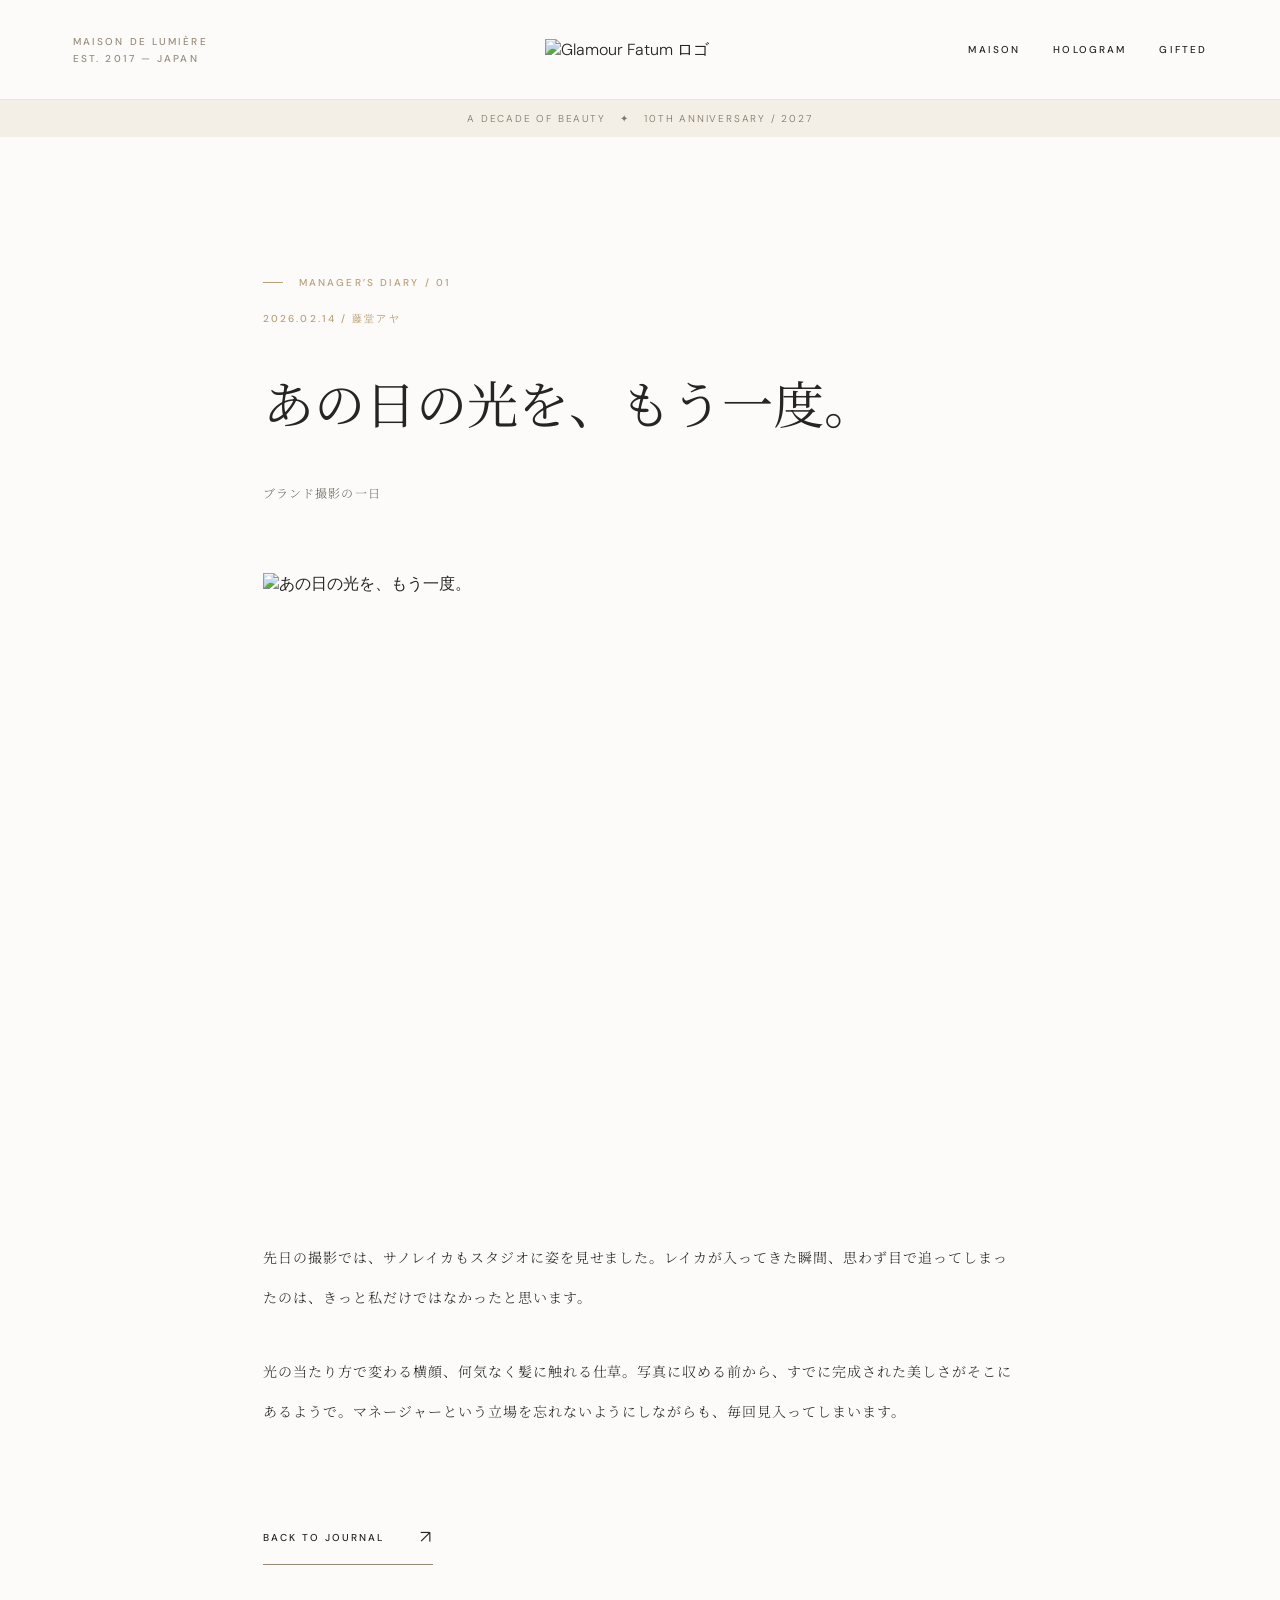
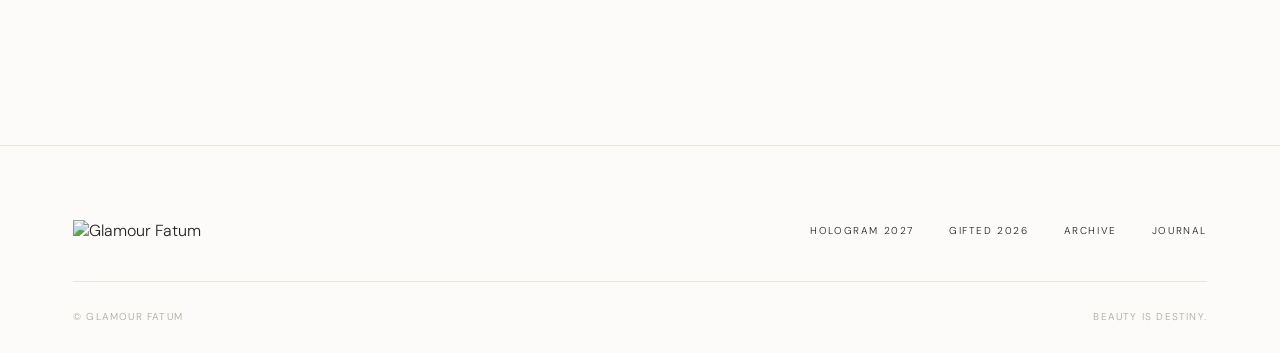
==== 01.html @ 971a41c2 "Add files via upload" ====
<!DOCTYPE html>

<html lang="ja"><head><meta charset="utf-8"/><meta content="width=device-width,initial-scale=1" name="viewport"/><meta content="#fcfbf9" name="theme-color"/><meta content="Glamour Fatum 公式ブランドサイト。美しさは、運命。" name="description"/><title>あの日の光を、もう一度。 | Glamour Fatum</title><link href="images/logo_full.png" rel="icon"/><link href="style.css" rel="stylesheet"/></head><body><div class="page"><header class="site-header"><div class="header-side">MAISON DE LUMIÈRE<br/>EST. 2017 — JAPAN</div><a aria-label="Glamour Fatum ホーム" class="brand" href="index.html"><img alt="Glamour Fatum ロゴ" src="images/logo_word.png"/></a><nav aria-label="メインメニュー" class="nav"><a href="index.html">MAISON</a><a href="collection.html">HOLOGRAM</a><a href="gifted.html">GIFTED</a></nav></header><div class="strip">A DECADE OF BEAUTY   ✦   10TH ANNIVERSARY / 2027</div><main><article class="article"><span class="overline">MANAGER’S DIARY / 01</span><p class="fine" style="color:var(--gold);margin-top:23px">2026.02.14 / 藤堂アヤ</p><h1 class="article-title">あの日の光を、もう一度。</h1><p class="small-copy">ブランド撮影の一日</p><img alt="あの日の光を、もう一度。" class="article-image" src="images/reika_portrait.webp"/><div class="article-body"><p>先日の撮影では、サノレイカもスタジオに姿を見せました。レイカが入ってきた瞬間、思わず目で追ってしまったのは、きっと私だけではなかったと思います。</p><p>光の当たり方で変わる横顔、何気なく髪に触れる仕草。写真に収める前から、すでに完成された美しさがそこにあるようで。マネージャーという立場を忘れないようにしながらも、毎回見入ってしまいます。</p></div><a class="line-link" href="journal.html">BACK TO JOURNAL <span aria-hidden="true">↗</span></a></article></main><footer class="site-footer"><a href="index.html"><img alt="Glamour Fatum" class="footer-logo" src="images/logo_word.png"/></a><div class="footer-links"><a href="collection.html">HOLOGRAM 2027</a><a href="gifted.html">GIFTED 2026</a><a href="archive2026.html">ARCHIVE</a><a href="journal.html">JOURNAL</a></div><div class="footer-meta"><span>© GLAMOUR FATUM</span><span>BEAUTY IS DESTINY.</span></div></footer></div></body></html>
---- style.css ----
@import url('https://fonts.googleapis.com/css2?family=Cormorant+Garamond:wght@400;500;600&family=DM+Sans:wght@300;400;500;600&family=Noto+Serif+JP:wght@400;500&display=swap');
:root{--ink:#272523;--mute:#837d75;--gold:#b9a079;--hair:#e9e4dc;--paper:#fcfbf9;--cream:#f7f4ee;--gutter:clamp(22px,5.7vw,108px);--serif:'Cormorant Garamond',Georgia,serif;--jp:'Noto Serif JP',serif;--sans:'DM Sans',sans-serif}
*{box-sizing:border-box}html{scroll-behavior:smooth}body{margin:0;color:var(--ink);background:var(--paper);font-family:var(--sans);font-weight:300;-webkit-font-smoothing:antialiased}img{display:block;max-width:100%}a{color:inherit;text-decoration:none}button{font:inherit}::selection{background:#e4d3b9;color:#181716}
.page{overflow:hidden}.site-header{height:100px;border-bottom:1px solid rgba(175,158,132,.24);display:grid;grid-template-columns:1fr auto 1fr;align-items:center;padding:0 var(--gutter);position:relative;z-index:10;background:rgba(252,251,249,.96)}.brand img{width:190px;height:auto;mix-blend-mode:multiply}.nav{display:flex;gap:clamp(18px,2.8vw,44px);justify-content:flex-end;align-items:center}.nav a,.header-side,.fine,.overline{font-size:10px;letter-spacing:.21em;font-weight:500;text-transform:uppercase}.nav a{white-space:nowrap;transition:color .2s}.nav a:hover{color:var(--gold)}.header-side{color:#998d7d;line-height:1.7}.mobile-menu{display:none}.strip{min-height:37px;background:#f3eee6;display:flex;justify-content:center;align-items:center;color:#827668;text-align:center;font-size:10px;letter-spacing:.18em;padding:7px 15px}.wrap{max-width:1490px;padding:0 var(--gutter);margin:0 auto}.overline{color:var(--gold);display:inline-flex;gap:16px;align-items:center}.overline:before{content:'';width:20px;height:1px;background:currentColor}.big-title{font-family:var(--serif);font-weight:400;font-size:clamp(68px,11.2vw,190px);line-height:.78;letter-spacing:-.047em;margin:0}.chapter-title{font-family:var(--serif);font-weight:400;font-size:clamp(58px,7.4vw,119px);letter-spacing:-.035em;line-height:.87;margin:20px 0 30px}.italic{font-style:italic}.jp{font-family:var(--jp);font-size:clamp(13px,1.15vw,16px);font-weight:400;letter-spacing:.16em;line-height:2.4}.small-copy{font-family:var(--jp);font-size:12px;line-height:2.45;letter-spacing:.09em;color:#6b655d}.line-link{display:inline-flex;gap:36px;align-items:center;border-bottom:1px solid #978a75;padding:15px 0;font-size:10px;letter-spacing:.2em;text-transform:uppercase;font-weight:500;transition:gap .2s,color .2s}.line-link:hover{gap:49px;color:#a58b62}.line-link span{font-size:18px;font-weight:300}.hairline{border:0;border-top:1px solid var(--hair)}
.hero{padding:clamp(72px,10vw,140px) var(--gutter) clamp(98px,11vw,160px);position:relative}.hero-flag{display:flex;justify-content:space-between;align-items:center;margin-bottom:clamp(42px,5vw,80px);color:#9b8b75}.hero-grid{display:grid;grid-template-columns:.83fr 1.17fr;gap:6vw;align-items:center}.hero-copy{align-self:stretch;display:flex;flex-direction:column;justify-content:center}.hero-copy .jp{margin:44px 0 38px}.hero-images{position:relative;min-height:650px}.hero-images .frame-a{width:69%;height:585px;object-fit:cover;object-position:50% 34%;margin-left:auto}.hero-images .frame-b{position:absolute;left:0;bottom:-50px;width:45%;height:380px;object-fit:cover;object-position:center 33%;border:9px solid var(--paper)}.hero-vertical{position:absolute;right:-22px;bottom:-85px;writing-mode:vertical-rl;color:var(--gold);font-family:var(--serif);font-size:12px;letter-spacing:.3em}.hero-orbit{font-family:var(--serif);color:#e6d9c6;position:absolute;font-size:clamp(130px,16vw,255px);line-height:1;left:40%;top:10%;pointer-events:none;z-index:-1}
.spaced{padding-top:clamp(100px,13vw,205px);padding-bottom:clamp(100px,13vw,205px)}.section-head{display:flex;justify-content:space-between;align-items:end;gap:22px;margin-bottom:66px}.section-head h2{font-family:var(--serif);font-size:clamp(50px,7vw,105px);letter-spacing:-.04em;font-weight:400;line-height:.92;margin:20px 0 0}.section-head .small-copy{max-width:320px;margin:0 0 6px}.editorial-pair{display:grid;grid-template-columns:1fr 1fr;gap:clamp(24px,6vw,110px)}.editorial-pair figure{margin:0}.editorial-pair figure:nth-child(2){padding-top:115px}.editorial-pair img{width:100%;height:clamp(370px,47vw,650px);object-fit:cover}.editorial-pair figcaption{padding:22px 0 0;display:flex;justify-content:space-between;font-size:11px;letter-spacing:.19em;color:#766d65}.editorial-pair .caption-sub{color:var(--gold)}.statements{padding:100px var(--gutter);border-top:1px solid var(--hair);border-bottom:1px solid var(--hair);text-align:center}.statements .jp{max-width:700px;margin:0 auto}.statements .logo-centre{width:min(230px,55%);margin:0 auto 25px;mix-blend-mode:multiply}.collection-feature{display:grid;grid-template-columns:1fr 1fr;gap:clamp(30px,8vw,120px);align-items:center}.collection-feature:nth-child(even){direction:rtl}.collection-feature>*{direction:ltr}.feature-art{position:relative}.feature-art img{width:100%;height:clamp(490px,57vw,810px);object-fit:cover}.feature-art:after{content:'';position:absolute;inset:0;border:1px solid rgba(185,160,121,.12);pointer-events:none}.feature-copy{padding:65px 0}.feature-copy .chapter-title{font-size:clamp(67px,8.4vw,140px)}.feature-copy .small-copy{max-width:420px}.feature-copy .line-link{margin-top:32px}.coda{background:#f4f1eb;padding:140px var(--gutter);text-align:center}.coda h2{font-family:var(--serif);font-size:clamp(58px,8.4vw,135px);font-weight:400;line-height:.89;letter-spacing:-.04em;margin:26px 0 40px}.coda .small-copy{margin-bottom:38px}.coda .line-link{margin:auto}.site-footer{padding:74px var(--gutter) 30px;border-top:1px solid var(--hair);display:grid;grid-template-columns:1fr auto;gap:40px}.footer-logo{width:180px;mix-blend-mode:multiply}.footer-links{display:flex;gap:35px;align-items:center;font-size:10px;letter-spacing:.16em}.footer-meta{grid-column:1/-1;display:flex;justify-content:space-between;color:#afa79e;font-size:10px;letter-spacing:.12em;border-top:1px solid var(--hair);padding-top:28px}
.inner-hero{padding:100px var(--gutter) 90px;text-align:center}.inner-hero .chapter-title{font-size:clamp(90px,15vw,260px);margin:43px 0 28px}.inner-hero .jp{color:#73685d}.cover-photo{width:100%;height:min(76vw,930px);object-fit:cover;object-position:center 37%}.photo-credit{padding:19px var(--gutter);display:flex;justify-content:space-between;color:#9b8c7b;font-size:10px;letter-spacing:.18em}.intro-split{display:grid;grid-template-columns:1fr 1fr;gap:9vw;padding-top:145px;padding-bottom:140px}.intro-split h2{font-family:var(--serif);font-weight:400;font-size:clamp(52px,7vw,110px);line-height:.9;letter-spacing:-.03em;margin:20px 0}.intro-split p{margin-top:30px;max-width:465px}.archive-banner{border-top:1px solid var(--hair);border-bottom:1px solid var(--hair);padding:62px var(--gutter);display:flex;justify-content:space-between;gap:30px;align-items:center}.archive-banner strong{font-family:var(--serif);font-size:39px;font-weight:400;letter-spacing:-.02em}.archive-banner p{font-family:var(--jp);font-size:12px;color:#8e8172}.archive-banner a{flex-shrink:0}.look-area{padding-top:110px;padding-bottom:160px}.looks{display:grid;grid-template-columns:repeat(3,1fr);column-gap:clamp(18px,3vw,50px);row-gap:90px}.look{padding:0;margin:0;border:0;background:none;text-align:left;cursor:pointer;color:inherit}.look .look-pic{overflow:hidden;background:#eeeae3;position:relative}.look .look-pic img{width:100%;aspect-ratio:2/2.8;object-fit:cover;transition:transform .7s ease}.look:hover img{transform:scale(1.035)}.look .look-pic:after{content:'↗';position:absolute;right:19px;bottom:19px;width:37px;height:37px;display:grid;place-items:center;background:rgba(255,255,255,.93);font-size:19px}.look .look-legend{display:flex;justify-content:space-between;gap:15px;margin-top:18px;align-items:center}.look .look-legend b{font-size:11px;letter-spacing:.17em;font-weight:500}.look .look-legend span{color:#ac9d8a;font-family:var(--serif);font-size:17px;font-style:italic}.look .look-name{font-family:var(--serif);font-size:27px;font-weight:400;margin:7px 0 0}.modal{border:0;padding:0;width:min(1100px,92vw);max-height:min(90vh,970px);box-shadow:0 32px 100px #2d272630;background:#fff;color:var(--ink)}.modal::backdrop{background:rgba(18,17,16,.75)}.modal-in{display:grid;grid-template-columns:1.05fr .95fr;min-height:600px}.modal-img{width:100%;height:100%;max-height:83vh;object-fit:cover}.modal-text{padding:clamp(36px,6vw,90px);align-self:center}.modal-text h3{font-family:var(--serif);font-size:clamp(40px,5vw,78px);font-weight:400;line-height:1.0;margin:18px 0 28px}.modal-text p{color:#756b60;font-family:var(--jp);font-size:12px;line-height:2.45}.modal-close{position:absolute;right:20px;top:20px;width:40px;height:40px;border:1px solid var(--hair);background:#fff;cursor:pointer;font-size:19px}.modal-controls{display:flex;gap:18px;margin-top:56px}.modal-controls button{border:0;border-bottom:1px solid #a4a09b;padding:10px 20px 10px 0;background:none;letter-spacing:.12em;cursor:pointer;color:var(--ink)}.modal-controls button:disabled{opacity:.3;cursor:default}
.archive-list{padding:80px var(--gutter) 150px}.archive-list .old-row{display:grid;grid-template-columns:160px 1fr 180px;align-items:center;border-top:1px solid var(--hair);padding:35px 0;gap:25px}.archive-list .old-row:last-child{border-bottom:1px solid var(--hair)}.old-year{color:var(--gold);font-size:11px;letter-spacing:.19em}.old-title{font-family:var(--serif);font-weight:400;font-size:clamp(42px,6vw,85px);line-height:.95}.old-note{font-size:10px;letter-spacing:.17em;color:#968c80;text-align:right}.journal-grid{display:grid;grid-template-columns:1fr 1fr;gap:70px 65px;padding:30px var(--gutter) 160px}.journal-card{border-top:1px solid var(--hair);padding-top:30px}.journal-card img{width:100%;height:300px;object-fit:cover}.journal-card .date{display:block;font-size:10px;color:var(--gold);letter-spacing:.23em;margin:30px 0 14px}.journal-card h2{font-family:var(--jp);font-weight:400;font-size:23px;letter-spacing:.09em;line-height:1.65;margin:0 0 13px}.journal-card p{font-family:var(--jp);color:#8c8175;font-size:12px;line-height:2}.article{max-width:900px;margin:0 auto;padding:130px var(--gutter) 180px}.article .article-title{font-family:var(--jp);font-weight:400;font-size:clamp(28px,4vw,55px);line-height:1.65;margin:34px 0}.article .article-image{width:100%;height:clamp(280px,48vw,600px);object-fit:cover;margin:65px 0}.article .article-body p{font-family:var(--jp);line-height:2.85;font-size:14px;letter-spacing:.07em;margin:0 0 34px}.article .line-link{margin-top:45px}
@media(max-width:1000px){.site-header{grid-template-columns:1fr auto;min-height:83px;height:auto}.header-side{display:none}.brand img{width:157px}.nav{gap:18px}.nav a{font-size:9px;letter-spacing:.13em}.hero-images{min-height:500px}.hero-images .frame-a{height:460px}.hero-images .frame-b{height:270px}.hero-vertical{right:0}.looks{grid-template-columns:repeat(2,1fr)}.feature-copy .chapter-title{font-size:clamp(56px,9vw,95px)}}
@media(max-width:650px){:root{--gutter:22px}.site-header{min-height:70px;padding:12px var(--gutter);gap:8px;display:block}.brand{display:block;width:155px;margin:0 auto 15px}.brand img{width:100%}.nav{justify-content:center;gap:14px;flex-wrap:wrap}.nav a{font-size:9px;letter-spacing:.09em}.strip{font-size:9px;letter-spacing:.08em}.hero{padding:58px var(--gutter) 108px}.hero-flag{margin-bottom:32px}.hero-grid{grid-template-columns:1fr;gap:38px}.hero-copy{text-align:center;align-items:center}.hero-copy .jp{margin:26px 0 18px;font-size:12px}.big-title{font-size:clamp(70px,18vw,115px)}.hero-images{min-height:430px}.hero-images .frame-a{width:76%;height:430px}.hero-images .frame-b{width:47%;height:255px;bottom:-29px;border:5px solid var(--paper)}.hero-vertical{display:none}.hero-orbit{display:none}.spaced{padding-top:95px;padding-bottom:95px}.section-head{display:block;margin-bottom:35px}.section-head .small-copy{margin-top:20px}.editorial-pair{gap:16px}.editorial-pair img{height:300px}.editorial-pair figure:nth-child(2){padding-top:80px}.editorial-pair figcaption{display:block;font-size:9px;line-height:2}.statements{padding:85px var(--gutter)}.collection-feature,.collection-feature:nth-child(even){display:flex;flex-direction:column;direction:ltr;gap:26px}.collection-feature .feature-art,.collection-feature .feature-copy{width:100%;padding:0}.feature-art img{height:480px}.feature-copy .chapter-title{font-size:clamp(67px,16vw,105px)}.feature-copy{padding-bottom:40px!important}.coda{padding:100px var(--gutter)}.site-footer{padding:60px var(--gutter) 26px;display:block}.footer-logo{width:145px}.footer-links{margin:35px 0;gap:23px;flex-wrap:wrap}.footer-meta{gap:16px;line-height:1.7}.inner-hero{padding:75px var(--gutter) 60px}.inner-hero .chapter-title{font-size:clamp(80px,18vw,125px);margin:27px 0}.inner-hero .jp{font-size:12px}.cover-photo{height:490px}.photo-credit{font-size:8px;letter-spacing:.1em;gap:10px}.intro-split{display:block;padding-top:80px;padding-bottom:90px}.intro-split p{margin-top:24px}.archive-banner{display:block;padding:48px var(--gutter)}.archive-banner strong{font-size:34px}.archive-banner a{margin-top:14px}.look-area{padding-top:70px;padding-bottom:110px}.looks{grid-template-columns:repeat(2,minmax(0,1fr));gap:48px 14px}.look .look-legend{display:block}.look .look-legend span{display:block;margin-top:7px}.look .look-name{font-size:21px}.look .look-pic:after{bottom:8px;right:8px;width:29px;height:29px}.modal{width:96vw;max-height:94vh}.modal-in{display:block;min-height:auto}.modal-img{height:48vh;max-height:none}.modal-text{padding:26px}.modal-text h3{font-size:43px;margin:10px 0 15px}.modal-controls{margin-top:22px}.archive-list{padding:55px var(--gutter) 100px}.archive-list .old-row{grid-template-columns:85px 1fr;gap:10px;padding:28px 0}.old-note{grid-column:2;text-align:left}.old-title{font-size:48px}.journal-grid{display:block;padding:25px var(--gutter) 110px}.journal-card{margin-bottom:65px}.journal-card img{height:260px}.article{padding:85px var(--gutter) 120px}.article .article-image{margin:35px 0}.article .article-body p{font-size:13px}}
@media(prefers-reduced-motion:reduce){*,*:before,*:after{scroll-behavior:auto!important;transition:none!important}}

/* Mobile readability & uncut original brand mark — 2026-11-01 */
.brand img,.footer-logo,.statements .logo-centre{object-fit:contain;object-position:center;max-width:100%;height:auto;mix-blend-mode:multiply}
.inner-hero .chapter-title,.feature-copy .chapter-title{white-space:nowrap;overflow:visible;line-height:1.04}
@media(max-width:650px){
 :root{--gutter:clamp(16px,5vw,25px)}
 .page{overflow:hidden}
 .site-header{padding:15px var(--gutter) 13px;min-height:0}
 .site-header .brand{width:min(220px,68vw);max-width:100%;margin:0 auto 15px}
 .site-header .brand img{width:100%;height:auto;max-height:58px;object-fit:contain}
 .site-header .nav{display:grid;grid-template-columns:repeat(4,minmax(0,1fr));gap:2px 7px;width:100%;align-items:center}
 .site-header .nav a{text-align:center;white-space:nowrap;font-size:clamp(8px,2.35vw,10px);letter-spacing:.025em;line-height:1.5;padding:6px 0}
 .inner-hero{padding:62px var(--gutter) 48px}
 .inner-hero .chapter-title{font-size:clamp(38px,12.8vw,76px);letter-spacing:-.055em;margin:22px 0 17px;white-space:nowrap}
 .feature-copy .chapter-title{font-size:clamp(38px,12.1vw,79px);letter-spacing:-.055em;white-space:nowrap;margin:18px 0 22px}
 .hero-copy .big-title{font-size:clamp(60px,16vw,105px)}
 .section-head h2{font-size:clamp(43px,12.2vw,73px)}
 .statements .logo-centre{width:min(250px,70vw);height:auto;max-height:300px;object-fit:contain}
 .site-footer .footer-logo{width:min(195px,55vw);height:auto;object-fit:contain}
 .cover-photo{height:clamp(365px,118vw,530px)}
 .photo-credit{flex-wrap:wrap;line-height:1.8}
 .look .look-name{font-size:clamp(17px,5vw,23px);overflow-wrap:anywhere}
 .modal-text h3{font-size:clamp(30px,10vw,45px)}
}
@media(max-width:375px){
 .inner-hero .chapter-title{font-size:12vw}
 .feature-copy .chapter-title{font-size:11.3vw}
 .site-header .nav a{font-size:8px}
}

/* THE MAISON — photographic philosophy redesign, mobile first */
.maison-intro{min-height:720px;min-height:min(91svh,850px);padding:24px var(--gutter) 30px;display:flex;flex-direction:column;justify-content:space-between;gap:32px;background:radial-gradient(ellipse at 50% 47%,#fff 0%,#fcfbf9 56%,#f4efe8 100%)}
.maison-intro-meta,.maison-intro-bottom{display:flex;justify-content:space-between;gap:18px;font-size:9px;letter-spacing:.23em;color:#a2927a;line-height:1.8}
.maison-intro-center{margin:auto;text-align:center;width:100%;display:flex;flex-direction:column;align-items:center}
.maison-intro-serial{font-size:9px;letter-spacing:.28em;color:#ae956e;margin:0 0 34px}
.maison-intro-logo{width:clamp(180px,25vw,300px);max-width:72%;height:auto;object-fit:contain;mix-blend-mode:multiply}
.maison-intro h1{font-family:var(--jp);font-size:clamp(19px,2.7vw,30px);letter-spacing:.24em;font-weight:400;line-height:1.7;margin:20px 0 0}
.maison-intro-en{font:italic 20px var(--serif);letter-spacing:.2em;color:#ae9876;margin:12px 0 0}
.philosophy{padding:clamp(76px,12vw,160px) var(--gutter) clamp(105px,14vw,195px);background:#fff}
.philosophy-head{display:flex;justify-content:space-between;gap:20px;color:#b2a28c;font-size:9px;letter-spacing:.18em}
.philosophy-content{width:min(100%,630px);margin:clamp(65px,8vw,130px) auto 0}
.philosophy-overline{font:500 11px var(--sans);letter-spacing:.3em;color:#ae956e;margin:0 0 28px}
.philosophy h2{font-family:var(--jp);font-weight:400;font-size:clamp(27px,4vw,52px);line-height:1.8;letter-spacing:.16em;margin:0 0 42px}
.philosophy-lead{font-family:var(--jp);font-size:clamp(15px,2vw,20px);line-height:2.3;letter-spacing:.11em;color:#9f8b6e;margin:0 0 45px}
.philosophy-text p{font-family:var(--jp);color:#716e69;font-size:clamp(12px,1.15vw,14px);line-height:2.6;letter-spacing:.075em;margin:0 0 29px}
.philosophy-text .philosophy-ending{color:#4b443c;margin-top:48px;letter-spacing:.13em}
.mirror-editorial{padding:0 var(--gutter) 0;background:#fff;display:flex;align-items:center;gap:8vw;min-height:570px}
.mirror-photo{position:relative;margin:0;width:56%;align-self:stretch;min-height:570px;overflow:hidden}
.mirror-photo img{width:100%;height:100%;position:absolute;inset:0;object-fit:cover;object-position:50% 55%;filter:saturate(.72) contrast(.93)}
.mirror-photo figcaption{position:absolute;bottom:19px;left:24px;color:#fff;font-size:9px;letter-spacing:.21em;text-shadow:0 1px 8px #0008}
.mirror-caption{font-family:var(--serif);font-size:clamp(27px,4vw,66px);font-weight:400;line-height:1.16;letter-spacing:-.015em;color:#a58b65;flex:1}.mirror-caption em{font-weight:400}
.journal-visual{background:linear-gradient(145deg,#f3efe8,#fff 55%,#eee5d6);height:clamp(370px,47vw,650px);display:flex;flex-direction:column;align-items:center;justify-content:center;gap:40px;text-align:center;padding:30px;color:#a38a66}
.journal-visual span{font-family:var(--serif);font-size:clamp(40px,6vw,95px);line-height:.9;letter-spacing:-.025em}.journal-visual small{font-size:9px;letter-spacing:.22em}
@media(max-width:650px){
 .maison-intro{min-height:calc(78svh - 110px);min-height:max(475px,calc(78svh - 110px));padding:21px var(--gutter) 24px;gap:20px}
 .maison-intro-meta,.maison-intro-bottom{font-size:7px;letter-spacing:.11em}
 .maison-intro-center{padding:25px 0}
 .maison-intro-serial{font-size:8px;letter-spacing:.16em;margin-bottom:22px}
 .maison-intro-logo{width:min(190px,54vw);max-width:100%}
 .maison-intro h1{font-size:clamp(16px,4.45vw,21px);letter-spacing:.17em;margin-top:16px}
 .maison-intro-en{font-size:15px;letter-spacing:.13em}
 .philosophy{padding:81px var(--gutter) 100px}
 .philosophy-head{font-size:7px;letter-spacing:.1em}
 .philosophy-content{margin-top:70px}
 .philosophy-overline{font-size:9px;margin-bottom:30px}
 .philosophy h2{font-size:clamp(25px,7vw,34px);letter-spacing:.08em;line-height:1.72;margin-bottom:34px}
 .philosophy-lead{font-size:14px;letter-spacing:.04em;line-height:2.25;margin-bottom:40px}
 .philosophy-text p{font-size:12px;letter-spacing:.045em;line-height:2.65;margin-bottom:28px}
 .philosophy-text .philosophy-ending{margin-top:42px}
 .mirror-editorial{display:block;min-height:0;padding:0 0 70px}
 .mirror-photo{width:100%;height:clamp(330px,112vw,510px);min-height:0}
 .mirror-photo img{object-position:center 58%}
 .mirror-photo figcaption{left:var(--gutter);bottom:14px;font-size:8px}
 .mirror-caption{margin:32px var(--gutter) 0;font-size:clamp(34px,10vw,48px);line-height:1.02}
 .journal-visual{height:300px}.journal-visual span{font-size:50px}
}

/* 2026-11-01 editorial refinement / mobile-first */
.site-header .nav{gap:clamp(18px,2.6vw,36px)}
.journal-understated{padding:34px var(--gutter) 54px;background:#fcfbf9;text-align:center;border-top:1px solid rgba(175,158,132,.20)}
.journal-understated a{color:#978b7d;text-decoration:none;font-size:10px;letter-spacing:.18em;line-height:2.4;border-bottom:1px solid #d7cec1;padding-bottom:8px}
.journal-understated a:hover{color:#92764e}
.collection-concept .concept-signoff{margin-top:32px;color:#b39b78;font-size:10px;letter-spacing:.21em;line-height:1.8}
.collection-concept .jp{letter-spacing:.08em}
@media(max-width:650px){
 .site-header .nav{display:grid;grid-template-columns:repeat(3,minmax(0,1fr));gap:4px 10px;max-width:430px;margin:0 auto}
 .site-header .nav a{font-size:clamp(9px,2.6vw,11px);letter-spacing:.08em;padding:7px 0}
 .journal-understated{padding:28px var(--gutter) 45px}
 .journal-understated a{font-size:8px;letter-spacing:.11em}
 .collection-concept{padding-top:82px;padding-bottom:95px}
 .collection-concept h2{font-size:clamp(47px,12vw,74px)}
 .collection-concept .jp{font-size:14px;line-height:2.1}
 .collection-concept .small-copy{font-size:12px;line-height:2.5}
 .collection-concept .concept-signoff{font-size:9px;letter-spacing:.12em}
}

/* COLLECTION ACCENT SYSTEM — restrained white / gold / silver with one unique tone */
.collection-gifted{--edition:#165c50;--edition-pale:#edf5f1;--edition-line:rgba(22,92,80,.24);--edition-text:#246b5c}
.collection-hologram{--edition:#beb4bc;--edition-pale:#f5f2f4;--edition-line:rgba(155,142,151,.34);--edition-text:#8c7e89}
.collection-upcoming{--edition:#b2a08c;--edition-pale:#f8f5ef;--edition-line:rgba(178,160,140,.27);--edition-text:#a58e6b}
.collection-gifted .inner-hero,.collection-hologram .inner-hero,.collection-upcoming .inner-hero{position:relative;isolation:isolate;background:linear-gradient(155deg,#fff 14%,var(--edition-pale) 100%)}
.collection-gifted .inner-hero:before,.collection-hologram .inner-hero:before,.collection-upcoming .inner-hero:before{content:"";position:absolute;inset:0;background:radial-gradient(circle at 80% 22%,#fff 0%,transparent 52%);opacity:.75;pointer-events:none;z-index:-1}
.collection-tone-line{width:clamp(66px,11vw,130px);height:2px;margin:36px auto 0;background:linear-gradient(90deg,transparent,var(--edition),transparent);opacity:.8}
.edition-signature{display:block;color:var(--edition);font-size:15px;line-height:1;margin:12px auto 0;opacity:.55}
.collection-gifted .inner-hero .overline,.collection-hologram .inner-hero .overline,.collection-upcoming .inner-hero .overline{color:var(--edition-text)}
.collection-gifted .photo-credit,.collection-hologram .photo-credit{border-bottom:1px solid var(--edition-line)}
.collection-gifted .collection-concept,.collection-hologram .collection-concept{position:relative}
.collection-gifted .collection-concept:before,.collection-hologram .collection-concept:before{content:"";height:1px;width:clamp(70px,12vw,150px);display:block;background:var(--edition);opacity:.5;position:absolute;top:42px;left:var(--gutter)}
.collection-gifted .collection-concept .jp,.collection-hologram .collection-concept .jp{color:var(--edition-text)}
.collection-gifted .look-area,.collection-hologram .look-area{background:linear-gradient(180deg,#fff 0%,#fcfbf9 75%,var(--edition-pale) 100%)}
.collection-gifted .look-pic:after,.collection-hologram .look-pic:after{background:rgba(255,255,255,.88);border:1px solid var(--edition-line);color:var(--edition-text)}
.collection-gifted .look:focus-visible,.collection-hologram .look:focus-visible{outline:2px solid var(--edition);outline-offset:6px}
.collection-gifted .look-legend b,.collection-hologram .look-legend b{color:var(--edition-text)}
.collection-gifted .modal-text .overline,.collection-hologram .modal-text .overline{color:var(--edition-text)}
/* History is visually themed, not a published color key: no color names or initials */
.archive-intro .chapter-title{font-size:clamp(52px,11vw,115px)}
.history{padding-top:50px;padding-bottom:105px}
.history-row{--row:#bba079;display:grid;grid-template-columns:95px minmax(0,1fr) auto;gap:20px;align-items:center;padding:31px 4px;border-bottom:1px solid #eae7e1;color:#292723;text-decoration:none;position:relative}
.history-row:before{content:"";height:3px;width:31px;background:var(--row);position:absolute;left:4px;bottom:-1px}
.history-row .year{font-family:var(--sans);font-size:11px;letter-spacing:.14em;color:#9f9485}
.history-row strong{font-family:var(--serif);font-size:clamp(28px,5.7vw,57px);font-weight:400;letter-spacing:-.025em;line-height:1.15;min-width:0}
.history-action{font-size:9px;letter-spacing:.10em;color:#928b80;white-space:nowrap}
a.history-row:hover strong{color:#a18862}
.history-hologram{--row:#c8bec2}.history-gifted{--row:#165c50}.history-champion{--row:#d9c4b3}.history-brilliant{--row:#465c97}.history-moon{--row:#e7dfce}
.archive-note{padding-bottom:100px;color:#a69278;font:italic 16px var(--serif);text-align:center}
.archive-index-link{padding:26px var(--gutter) 68px;text-align:center;background:#fcfbf9}
.archive-index-link a{display:inline-block;color:#968b7b;text-decoration:none;font-size:10px;letter-spacing:.14em;border-bottom:1px solid #d1c8bb;padding:8px 0}
@media(max-width:650px){
 .collection-tone-line{margin-top:24px}
 .collection-gifted .collection-concept:before,.collection-hologram .collection-concept:before{top:36px;left:var(--gutter)}
 .history{padding-top:15px;padding-bottom:65px}
 .history-row{grid-template-columns:48px minmax(0,1fr);gap:5px 12px;padding:25px 0}
 .history-row strong{font-size:clamp(25px,7.8vw,38px);white-space:nowrap}
 .history-action{grid-column:2;font-size:8px;letter-spacing:.055em;white-space:normal}
 .history-row .year{font-size:9px}
 .history-row:before{left:0;width:25px}
 .archive-index-link{padding:20px var(--gutter) 54px}
 .archive-index-link a{font-size:9px;letter-spacing:.06em}
}

/* Homepage collection archive feature: image-free editorial composition */
.archive-feature{max-width:1040px;margin:clamp(105px,13vw,180px) auto clamp(85px,11vw,150px);padding:0 20px;text-align:center}
.archive-feature-rule{height:1px;background:linear-gradient(90deg,transparent,rgba(179,155,112,.48),transparent)}
.archive-feature-content{padding:clamp(70px,9vw,135px) 0}
.archive-feature-title{font-family:var(--serif);font-weight:400;font-size:clamp(47px,7.3vw,105px);letter-spacing:-.045em;line-height:1.08;margin:26px 0 35px}
.archive-feature .small-copy{margin:0 auto 20px;max-width:450px}
.archive-feature .line-link{margin-top:26px}
@media(max-width:650px){
.archive-feature{margin:95px auto 85px;padding:0 2px}
.archive-feature-content{padding:76px 2px 78px}
.archive-feature-title{font-size:clamp(38px,11vw,58px);line-height:1.13;letter-spacing:-.045em;margin:23px 0 29px}
.archive-feature .small-copy{font-size:12px;line-height:2.3}
.archive-feature .line-link{gap:22px;font-size:9px;letter-spacing:.13em}
}
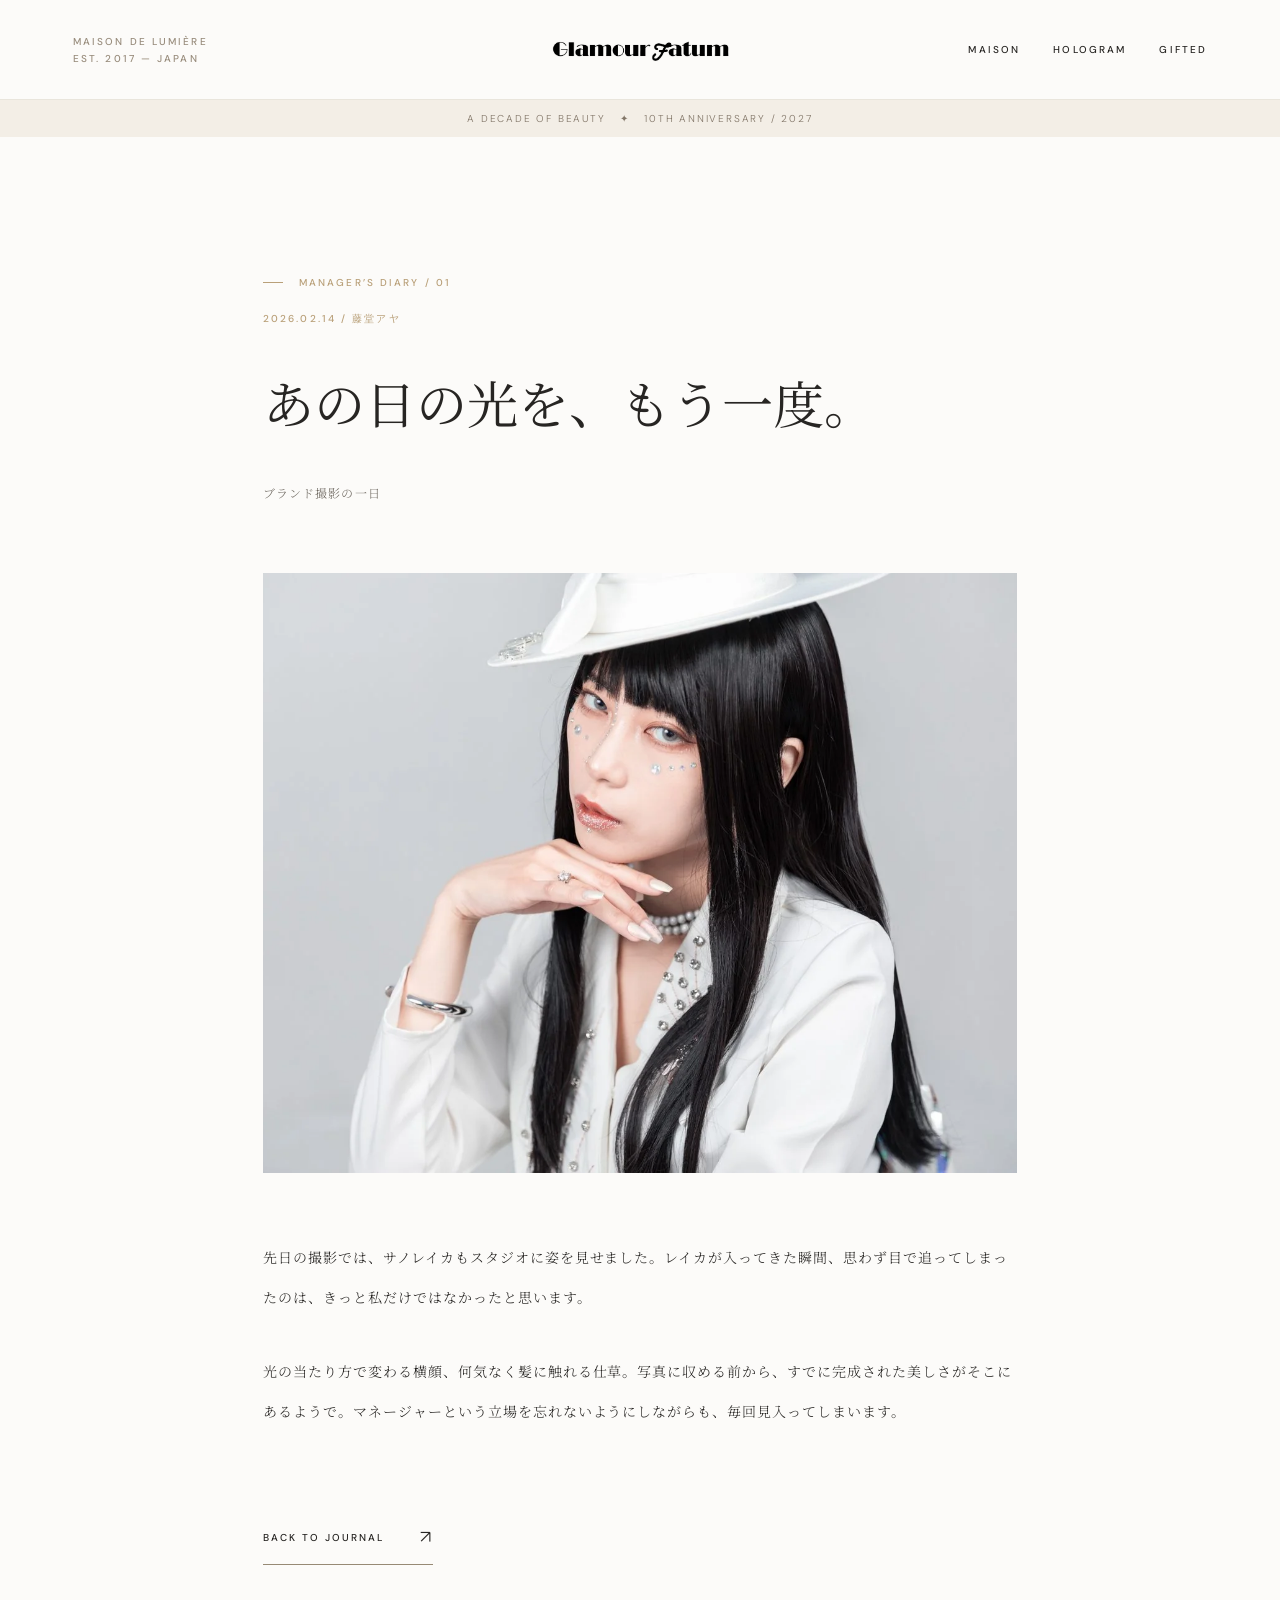
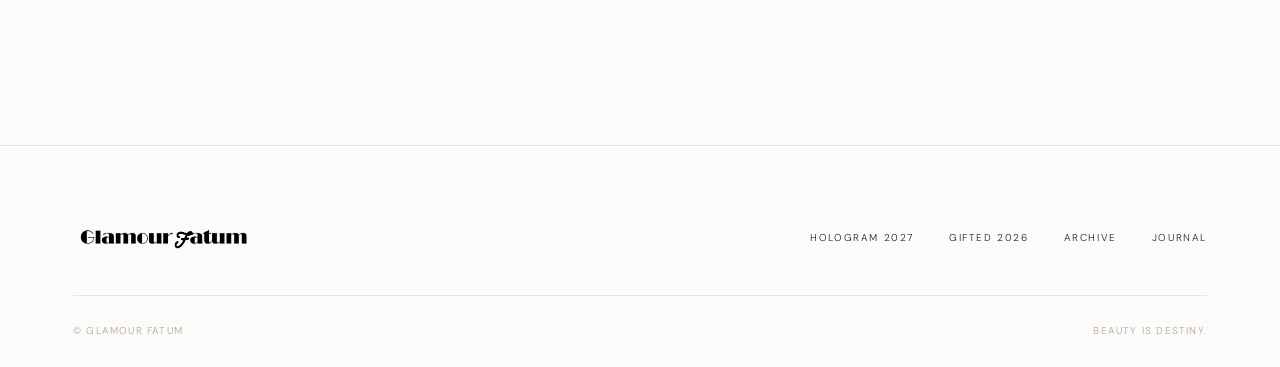
==== commit ab0221c5: "Add files via upload" ====
--- a/01.html
+++ b/01.html
@@ -1,3 +1,3 @@
 <!DOCTYPE html>
 
-<html lang="ja"><head><meta charset="utf-8"/><meta content="width=device-width,initial-scale=1" name="viewport"/><meta content="#fcfbf9" name="theme-color"/><meta content="Glamour Fatum 公式ブランドサイト。美しさは、運命。" name="description"/><title>あの日の光を、もう一度。 | Glamour Fatum</title><link href="images/logo_full.png" rel="icon"/><link href="style.css" rel="stylesheet"/></head><body><div class="page"><header class="site-header"><div class="header-side">MAISON DE LUMIÈRE<br/>EST. 2017 — JAPAN</div><a aria-label="Glamour Fatum ホーム" class="brand" href="index.html"><img alt="Glamour Fatum ロゴ" src="images/logo_word.png"/></a><nav aria-label="メインメニュー" class="nav"><a href="index.html">MAISON</a><a href="collection.html">HOLOGRAM</a><a href="gifted.html">GIFTED</a></nav></header><div class="strip">A DECADE OF BEAUTY   ✦   10TH ANNIVERSARY / 2027</div><main><article class="article"><span class="overline">MANAGER’S DIARY / 01</span><p class="fine" style="color:var(--gold);margin-top:23px">2026.02.14 / 藤堂アヤ</p><h1 class="article-title">あの日の光を、もう一度。</h1><p class="small-copy">ブランド撮影の一日</p><img alt="あの日の光を、もう一度。" class="article-image" src="images/reika_portrait.webp"/><div class="article-body"><p>先日の撮影では、サノレイカもスタジオに姿を見せました。レイカが入ってきた瞬間、思わず目で追ってしまったのは、きっと私だけではなかったと思います。</p><p>光の当たり方で変わる横顔、何気なく髪に触れる仕草。写真に収める前から、すでに完成された美しさがそこにあるようで。マネージャーという立場を忘れないようにしながらも、毎回見入ってしまいます。</p></div><a class="line-link" href="journal.html">BACK TO JOURNAL <span aria-hidden="true">↗</span></a></article></main><footer class="site-footer"><a href="index.html"><img alt="Glamour Fatum" class="footer-logo" src="images/logo_word.png"/></a><div class="footer-links"><a href="collection.html">HOLOGRAM 2027</a><a href="gifted.html">GIFTED 2026</a><a href="archive2026.html">ARCHIVE</a><a href="journal.html">JOURNAL</a></div><div class="footer-meta"><span>© GLAMOUR FATUM</span><span>BEAUTY IS DESTINY.</span></div></footer></div></body></html>+<html lang="ja"><head><meta charset="utf-8"/><meta content="width=device-width,initial-scale=1" name="viewport"/><meta content="#fcfbf9" name="theme-color"/><meta content="Glamour Fatum 公式ブランドサイト。美しさは、運命。" name="description"/><title>あの日の光を、もう一度。 | Glamour Fatum</title><link href="logo_full.png" rel="icon"/><link href="style.css" rel="stylesheet"/></head><body><div class="page"><header class="site-header"><div class="header-side">MAISON DE LUMIÈRE<br/>EST. 2017 — JAPAN</div><a aria-label="Glamour Fatum ホーム" class="brand" href="index.html"><img alt="Glamour Fatum ロゴ" src="logo_word.png"/></a><nav aria-label="メインメニュー" class="nav"><a href="index.html">MAISON</a><a href="collection.html">HOLOGRAM</a><a href="gifted.html">GIFTED</a></nav></header><div class="strip">A DECADE OF BEAUTY   ✦   10TH ANNIVERSARY / 2027</div><main><article class="article"><span class="overline">MANAGER’S DIARY / 01</span><p class="fine" style="color:var(--gold);margin-top:23px">2026.02.14 / 藤堂アヤ</p><h1 class="article-title">あの日の光を、もう一度。</h1><p class="small-copy">ブランド撮影の一日</p><img alt="あの日の光を、もう一度。" class="article-image" src="reika_portrait.webp"/><div class="article-body"><p>先日の撮影では、サノレイカもスタジオに姿を見せました。レイカが入ってきた瞬間、思わず目で追ってしまったのは、きっと私だけではなかったと思います。</p><p>光の当たり方で変わる横顔、何気なく髪に触れる仕草。写真に収める前から、すでに完成された美しさがそこにあるようで。マネージャーという立場を忘れないようにしながらも、毎回見入ってしまいます。</p></div><a class="line-link" href="journal.html">BACK TO JOURNAL <span aria-hidden="true">↗</span></a></article></main><footer class="site-footer"><a href="index.html"><img alt="Glamour Fatum" class="footer-logo" src="logo_word.png"/></a><div class="footer-links"><a href="collection.html">HOLOGRAM 2027</a><a href="gifted.html">GIFTED 2026</a><a href="archive2026.html">ARCHIVE</a><a href="journal.html">JOURNAL</a></div><div class="footer-meta"><span>© GLAMOUR FATUM</span><span>BEAUTY IS DESTINY.</span></div></footer></div></body></html>
